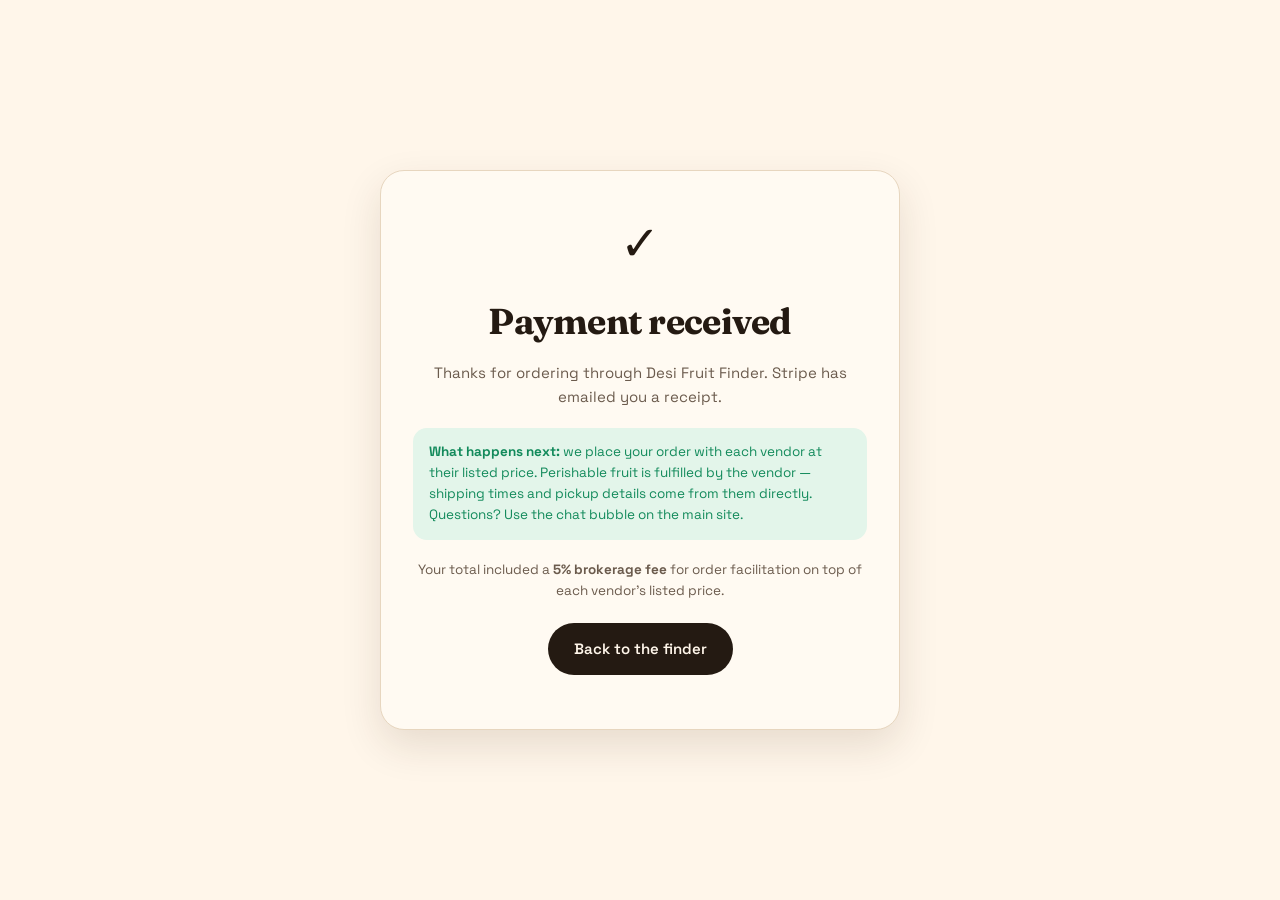
==== order-success.html @ 0633e112 "Add on-site checkout with 5% brokerage fee via Stripe. Cart, buy buttons, and a Cloudflare Worker va" ====
<!DOCTYPE html>
<html lang="en">
<head>
<meta charset="UTF-8" />
<meta name="viewport" content="width=device-width, initial-scale=1.0" />
<title>Order confirmed — Desi Fruit Finder</title>
<link rel="preconnect" href="https://fonts.googleapis.com">
<link rel="preconnect" href="https://fonts.gstatic.com" crossorigin>
<link href="https://fonts.googleapis.com/css2?family=Fraunces:opsz,wght@9..144,900&family=Space+Grotesk:wght@400;600&display=swap" rel="stylesheet">
<style>
  :root{--paper:#fff6ea;--ink:#241a12;--ink-soft:#6b5b4d;--leaf:#128a5b;--line:#e7d6bf;--card:#fffaf2}
  *{box-sizing:border-box}
  body{margin:0;min-height:100vh;display:flex;align-items:center;justify-content:center;padding:32px 20px;font-family:"Space Grotesk",system-ui,sans-serif;background:var(--paper);color:var(--ink);line-height:1.55}
  .card{max-width:520px;width:100%;background:var(--card);border:1px solid var(--line);border-radius:24px;padding:36px 32px;text-align:center;box-shadow:0 16px 40px rgba(58,34,10,.12)}
  .icon{font-size:48px;margin-bottom:12px}
  h1{font-family:"Fraunces",serif;font-size:clamp(28px,5vw,36px);margin:0 0 12px;letter-spacing:-.02em}
  p{color:var(--ink-soft);margin:0 0 14px;font-size:15px}
  .note{font-size:13.5px;background:#e3f5ea;color:var(--leaf);border-radius:14px;padding:14px 16px;margin:20px 0;text-align:left}
  a.btn{display:inline-block;margin-top:8px;background:var(--ink);color:var(--paper);text-decoration:none;border-radius:100px;padding:14px 26px;font-weight:600;font-size:15px}
  a.btn:hover{opacity:.9}
  .ref{font-size:12px;color:var(--ink-soft);margin-top:18px;word-break:break-all}
</style>
</head>
<body>
  <div class="card">
    <div class="icon">✓</div>
    <h1>Payment received</h1>
    <p>Thanks for ordering through Desi Fruit Finder. Stripe has emailed you a receipt.</p>
    <div class="note">
      <b>What happens next:</b> we place your order with each vendor at their listed price. Perishable fruit is fulfilled by the vendor — shipping times and pickup details come from them directly. Questions? Use the chat bubble on the main site.
    </div>
    <p style="font-size:13.5px">Your total included a <b>5% brokerage fee</b> for order facilitation on top of each vendor's listed price.</p>
    <a class="btn" href="index.html">Back to the finder</a>
    <div class="ref" id="ref"></div>
  </div>
  <script>
    try{localStorage.removeItem("dff_cart_v1");}catch(e){}
    const id=new URLSearchParams(location.search).get("session_id");
    if(id) document.getElementById("ref").textContent="Reference: "+id;
  </script>
</body>
</html>
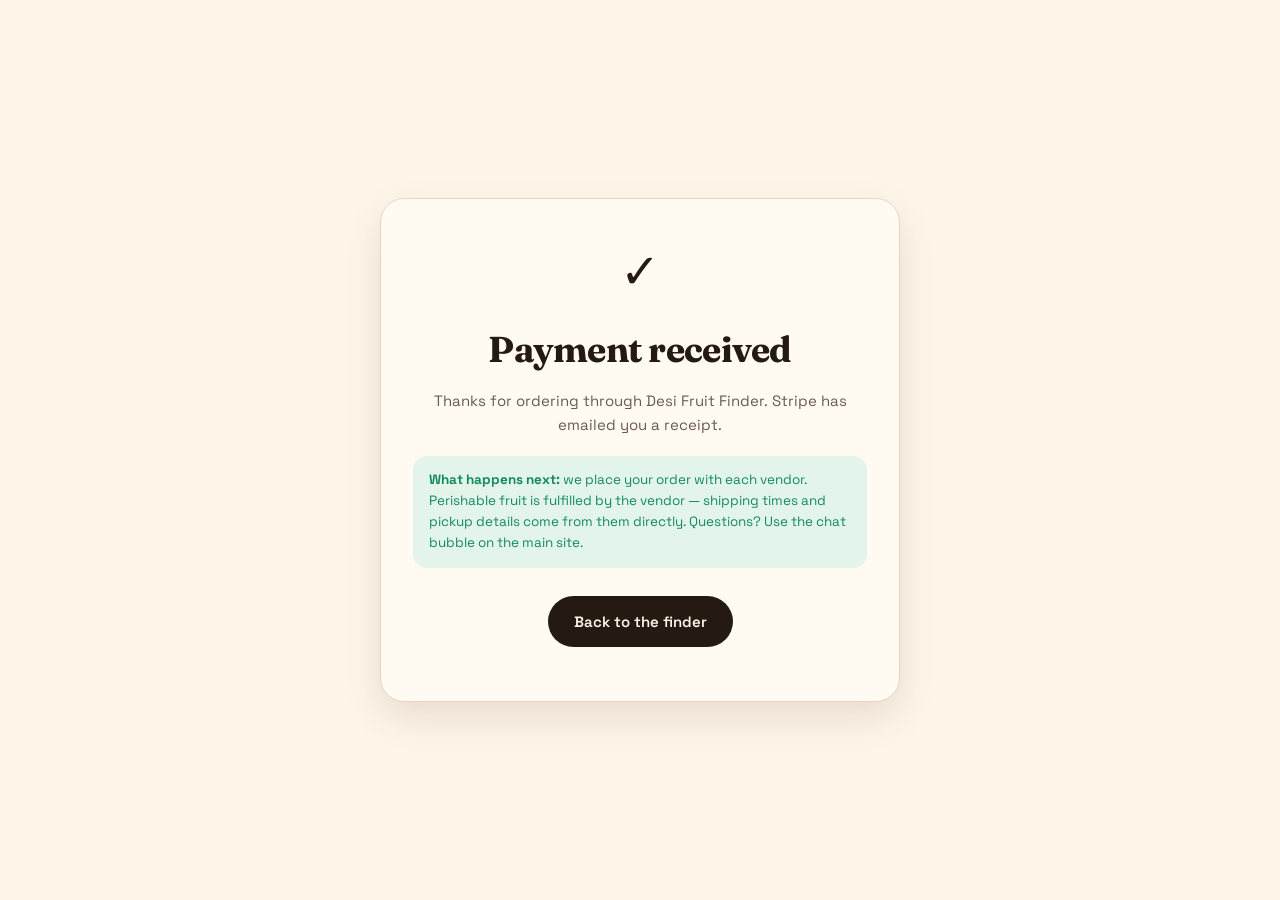
==== commit 857f38c2: "Show only on-site prices and remove fee disclosures from the site Co-authored-by: Cursor <cursoragen" ====
--- a/order-success.html
+++ b/order-success.html
@@ -27,9 +27,8 @@
     <h1>Payment received</h1>
     <p>Thanks for ordering through Desi Fruit Finder. Stripe has emailed you a receipt.</p>
     <div class="note">
-      <b>What happens next:</b> we place your order with each vendor at their listed price. Perishable fruit is fulfilled by the vendor — shipping times and pickup details come from them directly. Questions? Use the chat bubble on the main site.
+      <b>What happens next:</b> we place your order with each vendor. Perishable fruit is fulfilled by the vendor — shipping times and pickup details come from them directly. Questions? Use the chat bubble on the main site.
     </div>
-    <p style="font-size:13.5px">Your total included a <b>5% brokerage fee</b> for order facilitation on top of each vendor's listed price.</p>
     <a class="btn" href="index.html">Back to the finder</a>
     <div class="ref" id="ref"></div>
   </div>
